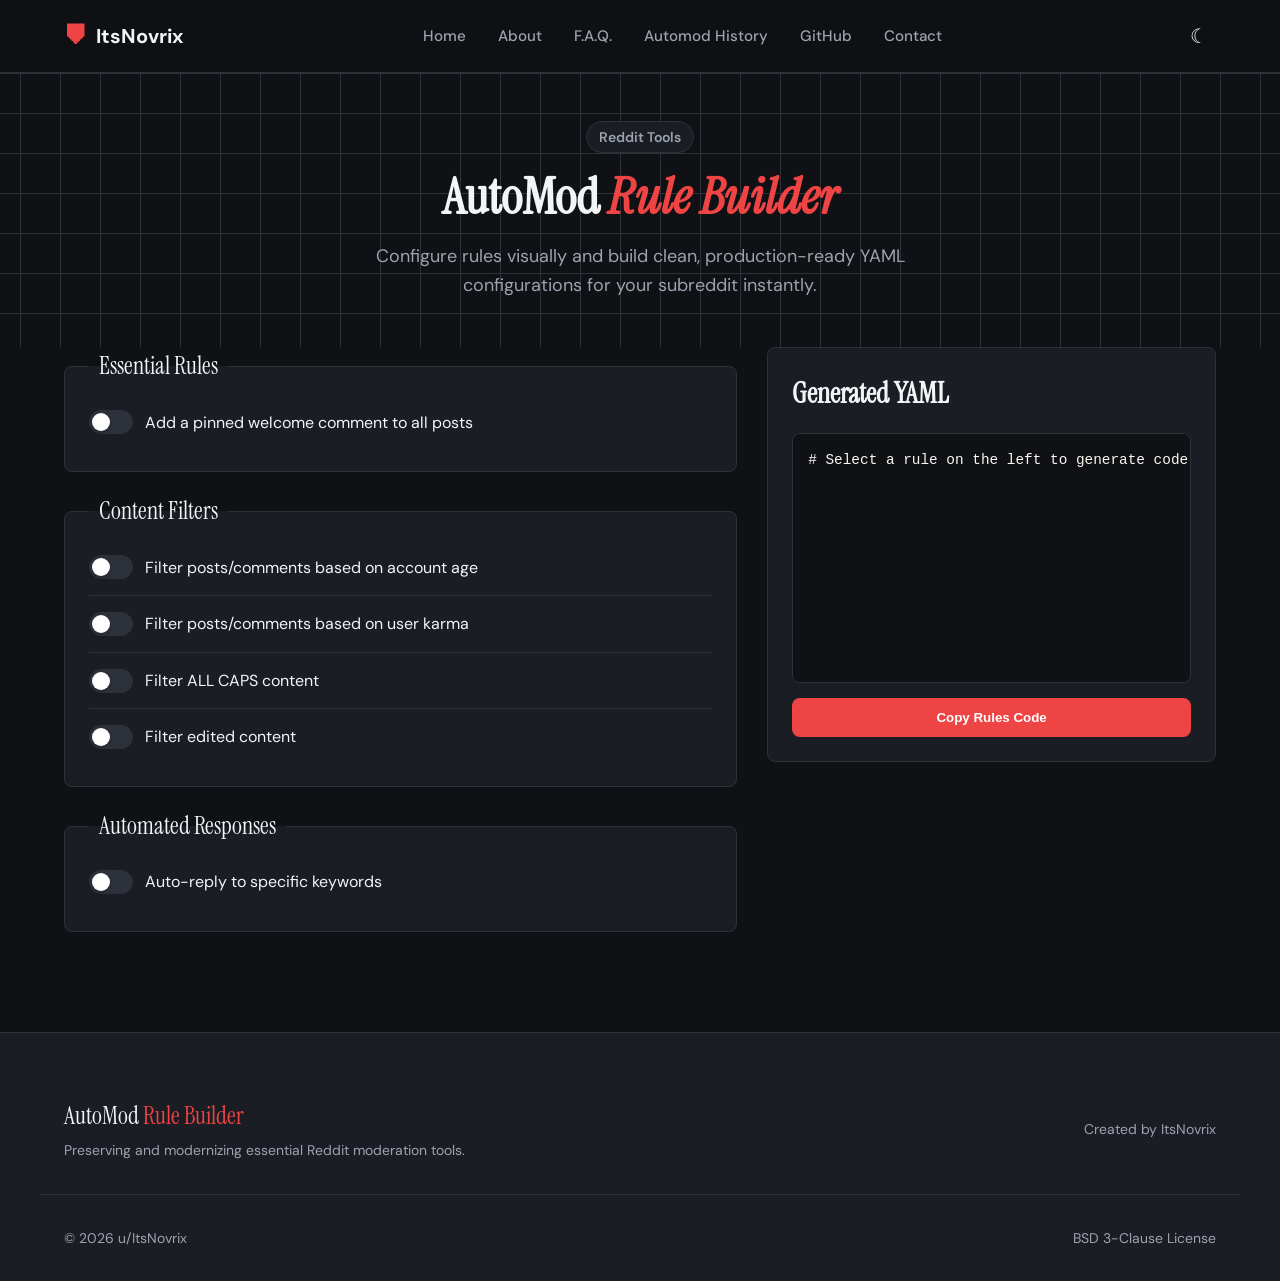
==== index.html @ 8cbe0a9e "Change labels from 'Remove' to 'Filter' for options" ====
<!DOCTYPE html>
<html lang="en" data-theme="dark">
<head>
    <meta charset="UTF-8">
    <meta name="viewport" content="width=device-width, initial-scale=1.0">
    <title>Reddit AutoMod Rule Builder | ItsNovrix</title>
    <link rel="preconnect" href="https://fonts.googleapis.com">
    <link rel="preconnect" href="https://fonts.gstatic.com" crossorigin>
    <link href="https://fonts.googleapis.com/css2?family=DM+Sans:ital,opsz,wght@0,9..40,100..1000;1,9..40,100..1000&family=Instrument+Serif:ital@0;1&display=swap" rel="stylesheet">
    <link rel="stylesheet" href="styles.css">
</head>
<body class="theme-dark">

    <!-- Navigation -->
    <nav class="nav">
        <div class="nav-inner">
            <a href="index.html" class="nav-logo">
                <div class="nav-logo-mark">⛊</div>
                ItsNovrix
            </a>
            <div class="nav-center">
                <a href="index.html" class="nav-item">Home</a>
                <a href="https://itsnovrix.github.io/Automod-Generator/about.html" class="nav-item">About</a>
                <a href="https://itsnovrix.github.io/Automod-Generator/faq.html" class="nav-item">F.A.Q.</a>
                <a href="https://itsnovrix.github.io/Automod-Generator/history.html" class="nav-item">Automod History</a>
                <a href="#" class="nav-item">GitHub</a>
                <a href="#" class="nav-item">Contact</a>
            </div>
            <div class="nav-right">
                <button class="theme-toggle">☾</button>
                <!-- Hamburger Button -->
                <button class="hamburger-btn" aria-label="Toggle Menu">
                    <span></span>
                    <span></span>
                    <span></span>
                </button>
            </div>
        </div>

        <!-- Mobile Drawer -->
        <div class="mobile-nav-drawer">
            <a href="index.html" class="nav-item">Home</a>
            <a href="https://itsnovrix.github.io/Automod-Generator/about.html" class="nav-item">About</a>
            <a href="https://itsnovrix.github.io/Automod-Generator/faq.html" class="nav-item">F.A.Q.</a>
            <a href="https://itsnovrix.github.io/Automod-Generator/history.html" class="nav-item">Automod History</a>
            <a href="#" class="nav-item">GitHub</a>
            <a href="#" class="nav-item">Contact</a>
            
            <!-- Relocated Button -->
            <a href="#" class="nav-btn primary mobile-join-btn">Donate</a>
        </div>
    </nav>

    <!-- Header Section -->
    <header class="section grid-bg" style="padding: 3rem 0;">
        <div class="container" style="text-align: center;">
            <span class="badge-pill">Reddit Tools</span>
            <h1 class="heading">AutoMod <em>Rule Builder</em></h1>
            <p class="subhead" style="margin-left: auto; margin-right: auto;">
                Configure rules visually and build clean, production-ready YAML configurations for your subreddit instantly.
            </p>
        </div>
    </header>

    <!-- Main Generator Content -->
    <main class="container">
        <div class="generator-grid">
            
            <!-- Left Column: Controls Form -->
            <section class="controls">
                <form id="automod-form">
                    
                    <!-- Essential Rules -->
                    <fieldset>
                        <legend>Essential Rules</legend>
                        <div class="input-group">
                            <input type="checkbox" id="pinned-comment-toggle">
                            <label for="pinned-comment-toggle">Add a pinned welcome comment to all posts</label>
                        </div>
                        <div class="sub-input" id="pinned-comment-settings">
                            <label for="pinned-comment-text">Comment Text:</label>
                            <textarea id="pinned-comment-text" rows="4">Thank you for posting on r/{{subreddit}}!</textarea>
                            
                            <div class="input-group" style="margin-top: 10px;">
                                <input type="checkbox" id="pinned-comment-lock">
                                <label for="pinned-comment-lock">Lock this comment so users cannot reply to it</label>
                            </div>
                        </div>
                    </fieldset>

                    <!-- Content Filters -->
                    <fieldset>
                        <legend>Content Filters</legend>

                        <div class="input-group">
                            <input type="checkbox" id="age-filter-toggle">
                            <label for="age-filter-toggle">Filter posts/comments based on account age</label>
                        </div>
                        <div class="sub-input" id="age-filter-settings">
                            <label for="age-target">Target:</label>
                            <select id="age-target">
                                <option value="any">Posts and Comments</option>
                                <option value="submission">Posts Only</option>
                                <option value="comment">Comments Only</option>
                            </select>

                            <label for="age-days" style="display:block; margin-top:10px;">Minimum Account Age (in days):</label>
                            <input type="number" id="age-days" value="7" min="1">
                            
                            <label for="age-action" style="display:block; margin-top:10px;">Action to take:</label>
                            <select id="age-action">
                                <option value="filter">Filter (Send to Modqueue)</option>
                                <option value="remove">Remove (Delete immediately)</option>
                            </select>
                        </div>

                        <hr style="border: 0; border-top: 1px solid var(--line); margin: 15px 0;">

                        <div class="input-group">
                            <input type="checkbox" id="karma-filter-toggle">
                            <label for="karma-filter-toggle">Filter posts/comments based on user karma</label>
                        </div>
                        <div class="sub-input" id="karma-filter-settings">
                            <label for="karma-target">Target:</label>
                            <select id="karma-target">
                                <option value="any">Posts and Comments</option>
                                <option value="submission">Posts Only</option>
                                <option value="comment">Comments Only</option>
                            </select>

                            <label for="karma-amount" style="display:block; margin-top:10px;">Minimum Karma Required:</label>
                            <input type="number" id="karma-amount" value="50">

                            <label for="karma-type" style="display:block; margin-top:10px;">Karma Type to Check:</label>
                            <select id="karma-type">
                                <option value="combined_karma">Sitewide - Combined</option>
                                <option value="post_karma">Sitewide - Post Karma Only</option>
                                <option value="comment_karma">Sitewide - Comment Karma Only</option>
                                <option value="combined_subreddit_karma">This Subreddit - Combined</option>
                                <option value="post_subreddit_karma">This Subreddit - Post Karma Only</option>
                                <option value="comment_subreddit_karma">This Subreddit - Comment Karma Only</option>
                            </select>
                            
                            <label for="karma-action" style="display:block; margin-top:10px;">Action to take:</label>
                            <select id="karma-action">
                                <option value="filter">Filter (Send to Modqueue)</option>
                                <option value="remove">Remove (Delete immediately)</option>
                            </select>
                        </div>

                     <hr style="border: 0; border-top: 1px solid var(--line); margin: 15px 0;">
                        
                        <div class="input-group">
                            <input type="checkbox" id="all-caps-toggle">
                            <label for="all-caps-toggle">Filter ALL CAPS content</label>
                        </div>
                        
                        <div class="sub-input" id="all-caps-settings">
                            
                            <div class="input-group" style="margin-bottom: 8px;">
                                <input type="checkbox" id="caps-title" checked>
                                <label for="caps-title">Filter posts with ALL CAPS titles</label>
                            </div>
                            
                            <div class="input-group" style="margin-bottom: 8px;">
                                <input type="checkbox" id="caps-body">
                                <label for="caps-body">Filter posts with ALL CAPS body text</label>
                            </div>
                            
                            <div class="input-group">
                                <input type="checkbox" id="caps-comment">
                                <label for="caps-comment">Filter ALL CAPS comments</label>
                            </div>
                        </div>

                        <hr style="border: 0; border-top: 1px solid var(--line); margin: 15px 0;">

                        <div class="input-group">
                            <input type="checkbox" id="edited-filter-toggle">
                            <label for="edited-filter-toggle">Filter edited content</label>
                        </div>
                        
                        <div class="sub-input" id="edited-filter-settings">
                            
                            <div class="input-group" style="margin-bottom: 8px;">
                                <input type="checkbox" id="edited-post" checked>
                                <label for="edited-post">Filter edited posts</label>
                            </div>
                            
                            <div class="input-group">
                                <input type="checkbox" id="edited-comment">
                                <label for="edited-comment">Filter edited comments</label>
                            </div>
                        </div>
                    </fieldset>

                    <fieldset>
                        <legend>Automated Responses</legend>
                        <div class="input-group">
                            <input type="checkbox" id="auto-reply-toggle">
                            <label for="auto-reply-toggle">Auto-reply to specific keywords</label>
                        </div>
                        
                        <div class="sub-input" id="auto-reply-settings">
                            <label for="auto-reply-target">Where to look for keywords:</label>
                            <select id="auto-reply-target">
                                <option value="any">Posts and Comments</option>
                                <option value="submission">Posts Only</option>
                                <option value="comment">Comments Only</option>
                            </select>

                            <label for="auto-reply-keyword-input" style="display:block; margin-top:10px;">Trigger Keywords (Type and press Enter):</label>
                            <div class="tag-input-container" id="auto-reply-tag-container">
                                <input type="text" id="auto-reply-keyword-input" placeholder="e.g., discord, rules">
                            </div>
                            
                            <label for="auto-reply-message" style="display:block; margin-top:10px;">Bot Reply Message:</label>
                            <textarea id="auto-reply-message" rows="4" placeholder="Here is the link to our Discord server..."></textarea>
                            
                            <div class="input-group" style="margin-top: 10px;">
                                <input type="checkbox" id="auto-reply-lock">
                                <label for="auto-reply-lock">Lock the bot's comment so users cannot reply to it</label>
                            </div>
                        </div>
                    </fieldset>

                </form>
            </section>

            <!-- Right Column: Live Output Panel -->
            <section class="output-panel">
                <div class="sticky-container">
                    <h2>Generated YAML</h2>
                    <pre><code id="yaml-output"># Select a rule on the left to generate code...</code></pre>
                    <button id="copy-btn">Copy Rules Code</button>
                </div>
            </section>

        </div>
    </main>

    <!-- Footer -->
    <footer class="footer">
        <div class="footer-inner">
            <div class="footer-col">
                <div class="footer-brand">AutoMod <em>Rule Builder</em></div>
                <p class="footer-tagline">Preserving and modernizing essential Reddit moderation tools.</p>
            </div>
            <div class="footer-col" style="text-align: right;">
                <p style="color: var(--tx2); font-size: 0.875rem;">Created by ItsNovrix</p>
            </div>
        </div>
        <div class="footer-bottom">
            <div class="footer-copy">© 2026 u/ItsNovrix</div>
            <div class="footer-badges">
                <span class="footer-badge">BSD 3-Clause License</span>
            </div>
        </div>
    </footer>

    <!-- Theme Toggle Script -->
    <script>
        const toggle = document.querySelector('.theme-toggle');
        toggle.addEventListener('click', () => {
            const current = document.body.classList.contains('theme-dark') ? 'dark' : 'light';
            if(current === 'dark') {
                document.body.classList.replace('theme-dark', 'theme-light');
                document.documentElement.setAttribute('data-theme', 'light');
                toggle.textContent = '☀';
            } else {
                document.body.classList.replace('theme-light', 'theme-dark');
                document.documentElement.setAttribute('data-theme', 'dark');
                toggle.textContent = '☾';
            }
        });

        // Mobile Menu Toggle
const hamburgerBtn = document.querySelector('.hamburger-btn');
const mobileDrawer = document.querySelector('.mobile-nav-drawer');

if (hamburgerBtn && mobileDrawer) {
    hamburgerBtn.addEventListener('click', () => {
        mobileDrawer.classList.toggle('open');
        hamburgerBtn.classList.toggle('open');
    });
}
    </script>
    <script src="app.js"></script>
</body>
</html>
---- styles.css ----
/* Base Variables & Theming */
:root {
    --bg: #0f1115;
    --surface: #1a1d24;
    --surface-hover: #242832;
    --tx1: #f3f4f6;
    --tx2: #9ca3af;
    --orange: #ef4444; 
    --orange-hover: #dc2626;
    --line: #2d313a;
    --radius: 8px;
    --font-sans: 'DM Sans', sans-serif;
    --font-serif: 'Instrument Serif', serif;
}

[data-theme="light"] {
    --bg: #f9fafb;
    --surface: #ffffff;
    --surface-hover: #f3f4f6;
    --tx1: #111827;
    --tx2: #4b5563;
    --orange: #ef4444;
    --line: #e5e7eb;
}

* { box-sizing: border-box; margin: 0; padding: 0; }

body {
    font-family: var(--font-sans);
    background-color: var(--bg);
    color: var(--tx1);
    line-height: 1.6;
    transition: background-color 0.3s, color 0.3s;
    overflow-x: hidden;
}

a { color: inherit; text-decoration: none; }

.container {
    max-width: 1200px;
    margin: 0 auto;
    padding: 0 1.5rem;
}

/* Navigation */
.nav {
    position: sticky;
    top: 0;
    background: rgba(15, 17, 21, 0.8);
    backdrop-filter: blur(10px);
    border-bottom: 1px solid var(--line);
    z-index: 100;
    padding: 1rem 0;
}

[data-theme="light"] .nav {
    background: rgba(249, 250, 251, 0.8);
}

.nav-inner {
    display: flex;
    justify-content: space-between;
    align-items: center;
    max-width: 1200px;
    margin: 0 auto;
    padding: 0 1.5rem;
}

.nav-logo {
    display: flex;
    align-items: center;
    gap: 0.5rem;
    font-weight: 700;
    font-size: 1.25rem;
}

.nav-logo-mark {
    color: var(--orange);
    font-size: 1.5rem;
}

.theme-toggle {
    background: none;
    border: none;
    color: var(--tx1);
    font-size: 1.25rem;
    cursor: pointer;
    padding: 0.5rem;
    border-radius: 50%;
}

.theme-toggle:hover {
    background: var(--surface);
}

.nav-btn.primary {
    background-color: var(--orange);
    color: white;
    padding: 0.5rem 1rem;
    border-radius: var(--radius);
    font-weight: 600;
    transition: background 0.2s;
}

.nav-btn.primary:hover {
    background-color: var(--orange-hover);
}

/* Navigation Center Links */
.nav-center {
    display: none;
    gap: 2rem;
    align-items: center;
}

@media(min-width: 768px) { 
    .nav-center { 
        display: flex; 
    } 
}

.nav-item {
    color: var(--tx2);
    font-weight: 500;
    font-size: 0.95rem;
    transition: color 0.2s;
    text-decoration: none;
}

.nav-item:hover {
    color: var(--tx1);
}

/* Mobile Nav */

.hamburger-btn {
    display: flex;
    flex-direction: column;
    justify-content: space-between;
    width: 24px;
    height: 18px;
    background: none;
    border: none;
    cursor: pointer;
    padding: 0;
    margin-left: 12px;
    z-index: 101;
}

.hamburger-btn span {
    display: block;
    width: 100%;
    height: 2px;
    background-color: var(--tx1);
    transition: all 0.3s ease;
    border-radius: 2px;
}

/* Animate Hamburger */
.hamburger-btn.open span:nth-child(1) {
    transform: translateY(8px) rotate(45deg);
}

.hamburger-btn.open span:nth-child(2) {
    opacity: 0;
    transform: translateX(-10px);
}

.hamburger-btn.open span:nth-child(3) {
    transform: translateY(-8px) rotate(-45deg);
}

@media (min-width: 768px) {
    .hamburger-btn {
        display: none;
    }
}

.nav-right {
    display: flex;
    align-items: center;
    gap: 1rem;
}

/* Mobile Drawer */
.mobile-nav-drawer {
    display: none;
    position: absolute;
    top: 100%;
    left: 0;
    width: 100%;
    background: var(--surface);
    border-bottom: 1px solid var(--line);
    padding: 1.5rem;
    flex-direction: column;
    gap: 1rem;
    box-shadow: 0 10px 25px rgba(0, 0, 0, 0.3);
}

.mobile-nav-drawer.open {
    display: flex;
}

/* Drawer links */
.mobile-nav-drawer .nav-item {
    font-size: 1.1rem;
    padding: 0.5rem 0;
    border-bottom: 1px solid var(--line);
}

.mobile-nav-drawer .nav-item:last-of-type {
    border-bottom: none;
}

.mobile-nav-drawer .mobile-join-btn {
    text-align: center;
    margin-top: 0.5rem;
    padding: 0.75rem;
}

/* Header Section */
.section { padding: 4rem 0; }

.grid-bg {
    background-image: linear-gradient(var(--line) 1px, transparent 1px),
                      linear-gradient(90deg, var(--line) 1px, transparent 1px);
    background-size: 40px 40px;
    background-position: center top;
}

.badge-pill {
    display: inline-block;
    padding: 0.25rem 0.75rem;
    background: var(--surface);
    border: 1px solid var(--line);
    border-radius: 99px;
    font-size: 0.875rem;
    font-weight: 600;
    color: var(--tx2);
    margin-bottom: 1rem;
}

.heading {
    font-family: var(--font-serif);
    font-size: clamp(2.5rem, 4vw, 3.5rem);
    line-height: 1.1;
    margin-bottom: 1rem;
}

.heading em {
    color: var(--orange);
    font-style: italic;
}

.subhead {
    font-size: 1.125rem;
    color: var(--tx2);
    max-width: 600px;
}

/* Generator Layout Grid */
.generator-grid {
    display: grid;
    grid-template-columns: 1.2fr 0.8fr;
    gap: 30px;
    align-items: start;
    margin-bottom: 5rem;
}

fieldset {
    background: var(--surface);
    border: 1px solid var(--line);
    border-radius: var(--radius);
    padding: 24px;
    margin-bottom: 20px;
}

legend {
    font-family: var(--font-serif);
    font-size: 1.5rem;
    color: var(--tx1);
    padding: 0 10px;
}

.input-group {
    margin-bottom: 12px;
    display: flex;
    align-items: center;
    gap: 10px;
}

.sub-input {
    margin-left: 25px;
    margin-top: 10px;
    display: none;
}

.sub-input.visible {
    display: block;
}

textarea, input[type="text"], input[type="number"], select {
    width: 100%;
    padding: 10px;
    margin-top: 6px;
    background: var(--bg);
    border: 1px solid var(--line);
    border-radius: var(--radius);
    color: var(--tx1);
    font-family: inherit;
    box-sizing: border-box;
}

textarea:focus, input:focus, select:focus {
    outline: 2px solid var(--orange);
    border-color: transparent;
}

.sticky-container {
    position: sticky;
    top: 90px;
    background: var(--surface);
    border: 1px solid var(--line);
    border-radius: var(--radius);
    padding: 24px;
}

.sticky-container h2 {
    font-family: var(--font-serif);
    font-size: 1.75rem;
    margin-bottom: 1rem;
}

pre {
    background: var(--bg);
    color: #f8f8f2;
    padding: 15px;
    border-radius: var(--radius);
    border: 1px solid var(--line);
    overflow-x: auto;
    min-height: 250px;
    font-family: monospace;
    font-size: 0.9rem;
}

#copy-btn {
    width: 100%;
    margin-top: 15px;
    padding: 12px;
    background-color: var(--orange);
    color: white;
    border: none;
    border-radius: var(--radius);
    font-weight: bold;
    cursor: pointer;
    transition: background 0.2s;
}

#copy-btn:hover {
    background-color: var(--orange-hover);
}

/* Tag Input Component */
.tag-input-container {
    display: flex;
    flex-wrap: wrap;
    align-items: center;
    gap: 6px;
    border: 1px solid var(--line);
    border-radius: var(--radius);
    padding: 6px;
    margin-top: 6px;
    background: var(--bg);
    min-height: 42px;
    box-sizing: border-box;
}

.tag-input-container input {
    border: none;
    outline: none;
    padding: 4px;
    margin-top: 0;
    flex-grow: 1;
    min-width: 120px;
    background: transparent;
    color: var(--tx1);
}

.tag-bubble {
    background-color: var(--orange);
    color: white;
    padding: 4px 10px;
    border-radius: 16px;
    font-size: 13px;
    display: flex;
    align-items: center;
    gap: 6px;
}

.tag-close {
    cursor: pointer;
    font-weight: bold;
    font-size: 14px;
    opacity: 0.8;
}

.tag-close:hover {
    opacity: 1;
}

/* Footer */
.footer {
    border-top: 1px solid var(--line);
    padding: 4rem 0 2rem;
    background: var(--surface);
}

.footer-inner {
    max-width: 1200px;
    margin: 0 auto;
    padding: 0 1.5rem;
    display: flex;
    justify-content: space-between;
    align-items: center;
}

.footer-brand {
    font-family: var(--font-serif);
    font-size: 1.5rem;
}

.footer-brand em { color: var(--orange); font-style: normal; }
.footer-tagline { color: var(--tx2); font-size: 0.875rem; margin-top: 0.25rem; }

.footer-bottom {
    max-width: 1200px;
    margin: 2rem auto 0;
    padding: 2rem 1.5rem 0;
    border-top: 1px solid var(--line);
    display: flex;
    justify-content: space-between;
    align-items: center;
    font-size: 0.875rem;
    color: var(--tx2);
}

.content-grid-2 {
    display: grid;
    grid-template-columns: 1fr 1fr;
    gap: 2rem;
}

@media(max-width: 768px) {
    
    .generator-grid {
        grid-template-columns: 1fr;
    }

    .content-grid-2 {
        grid-template-columns: 1fr;
    }

    .footer-inner, .footer-bottom {
        flex-direction: column;
        text-align: center;
        gap: 1.5rem;
    }
    
    .footer-col {
        text-align: center !important;
    }
}

/* Sliding Toggle Switches */
.input-group {
    display: flex;
    align-items: center;
    gap: 12px;
    cursor: pointer;
    user-select: none;
}

.input-group input[type="checkbox"] {
    appearance: none;
    -webkit-appearance: none;
    width: 44px;
    height: 24px;
    background: var(--line);
    border-radius: 12px;
    position: relative;
    cursor: pointer;
    transition: background-color 0.2s ease;
    outline: none;
    margin: 0;
    flex-shrink: 0;
    border: 1px solid var(--line);
}

.input-group input[type="checkbox"]::before {
    content: '';
    position: absolute;
    width: 18px;
    height: 18px;
    border-radius: 50%;
    top: 2px;
    left: 2px;
    background: white;
    transition: transform 0.2s ease;
    box-shadow: 0 2px 4px rgba(0, 0, 0, 0.2);
}

.input-group input[type="checkbox"]:hover {
    border-color: var(--orange);
}

.input-group input[type="checkbox"]:checked {
    background-color: var(--orange);
    border-color: var(--orange);
}

.input-group input[type="checkbox"]:checked::before {
    transform: translateX(20px);
}

.generator-grid > * {
    min-width: 0;
}
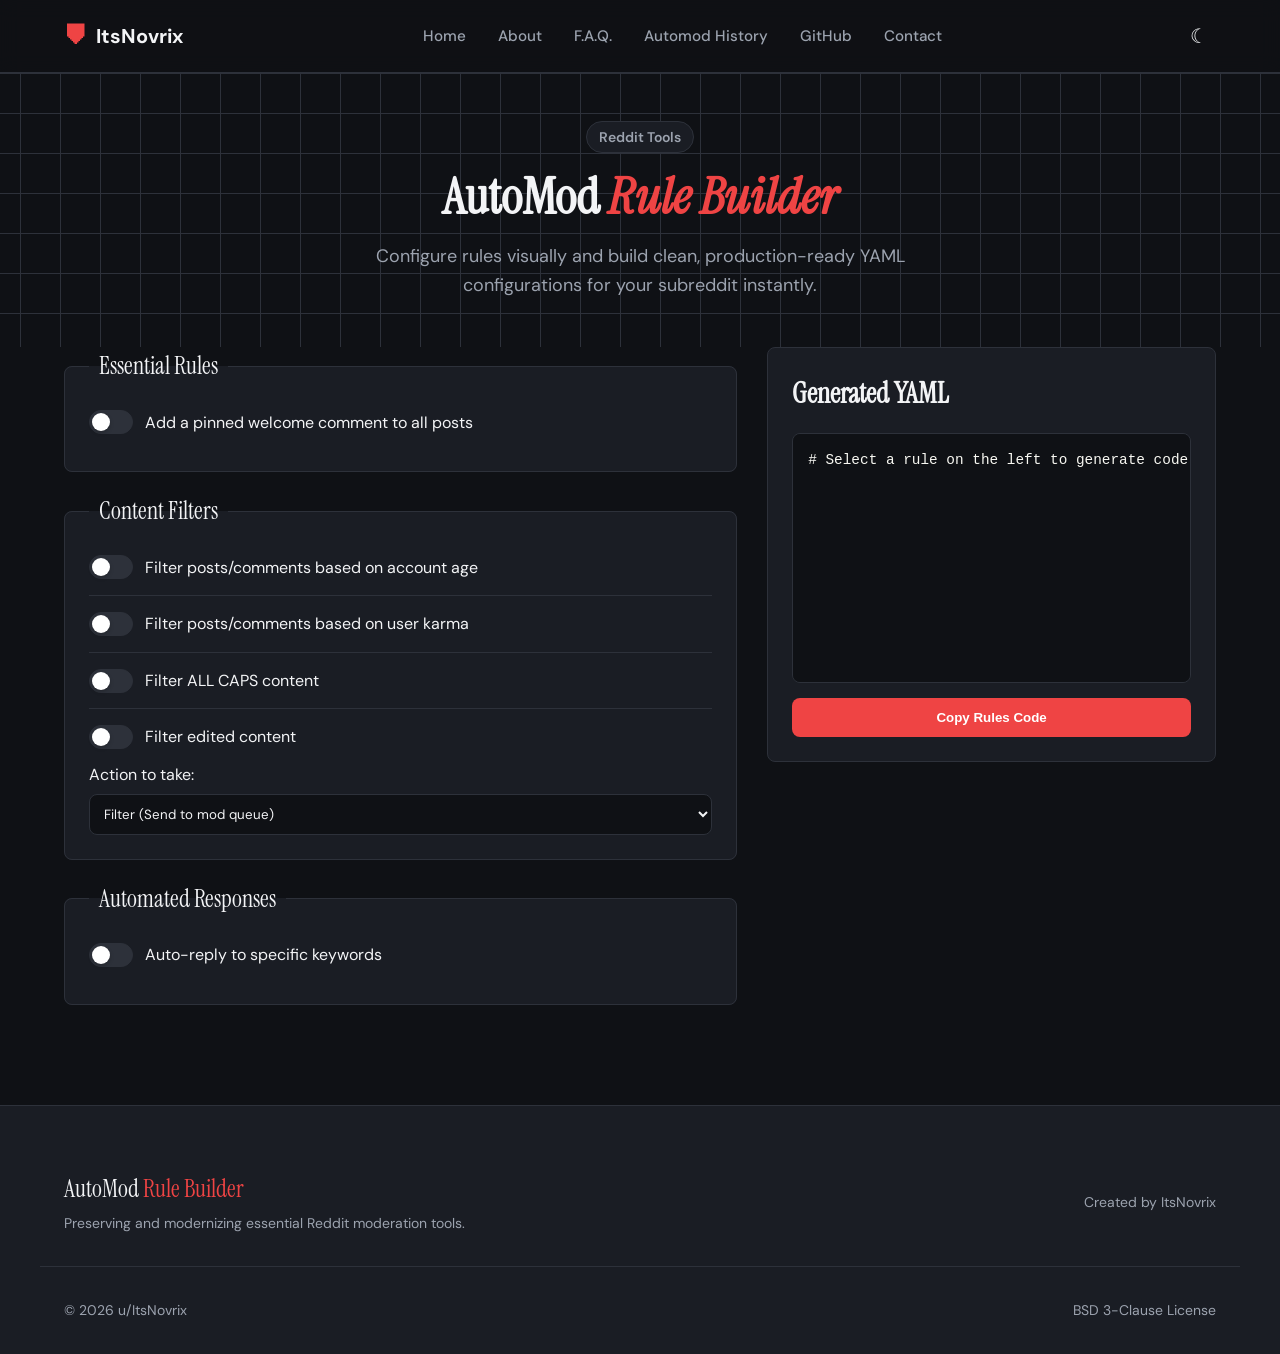
==== commit 711a82e5: "Update filter option text for consistency" ====
--- a/index.html
+++ b/index.html
@@ -109,7 +109,7 @@
                             
                             <label for="age-action" style="display:block; margin-top:10px;">Action to take:</label>
                             <select id="age-action">
-                                <option value="filter">Filter (Send to Modqueue)</option>
+                                <option value="filter">Filter (Send to mod queue)</option>
                                 <option value="remove">Remove (Delete immediately)</option>
                             </select>
                         </div>
@@ -143,7 +143,7 @@
                             
                             <label for="karma-action" style="display:block; margin-top:10px;">Action to take:</label>
                             <select id="karma-action">
-                                <option value="filter">Filter (Send to Modqueue)</option>
+                                <option value="filter">Filter (Send to mod queue)</option>
                                 <option value="remove">Remove (Delete immediately)</option>
                             </select>
                         </div>
@@ -171,6 +171,11 @@
                                 <input type="checkbox" id="caps-comment">
                                 <label for="caps-comment">Filter ALL CAPS comments</label>
                             </div>
+                            <label for="all-caps-action" style="display:block; margin-top:10px;">Action to take:</label>
+                            <select id="all-caps-action">
+                                <option value="filter">Filter (Send to mod queue)</option>
+                                <option value="remove">Remove (Delete immediately)</option>
+                            </select>
                         </div>
 
                         <hr style="border: 0; border-top: 1px solid var(--line); margin: 15px 0;">
@@ -192,6 +197,11 @@
                                 <label for="edited-comment">Filter edited comments</label>
                             </div>
                         </div>
+                        <label for="edited-action" style="display:block; margin-top:10px;">Action to take:</label>
+                            <select id="edited-action">
+                                <option value="filter">Filter (Send to mod queue)</option>
+                                <option value="remove">Remove (Delete immediately)</option>
+                            </select>
                     </fieldset>
 
                     <fieldset>
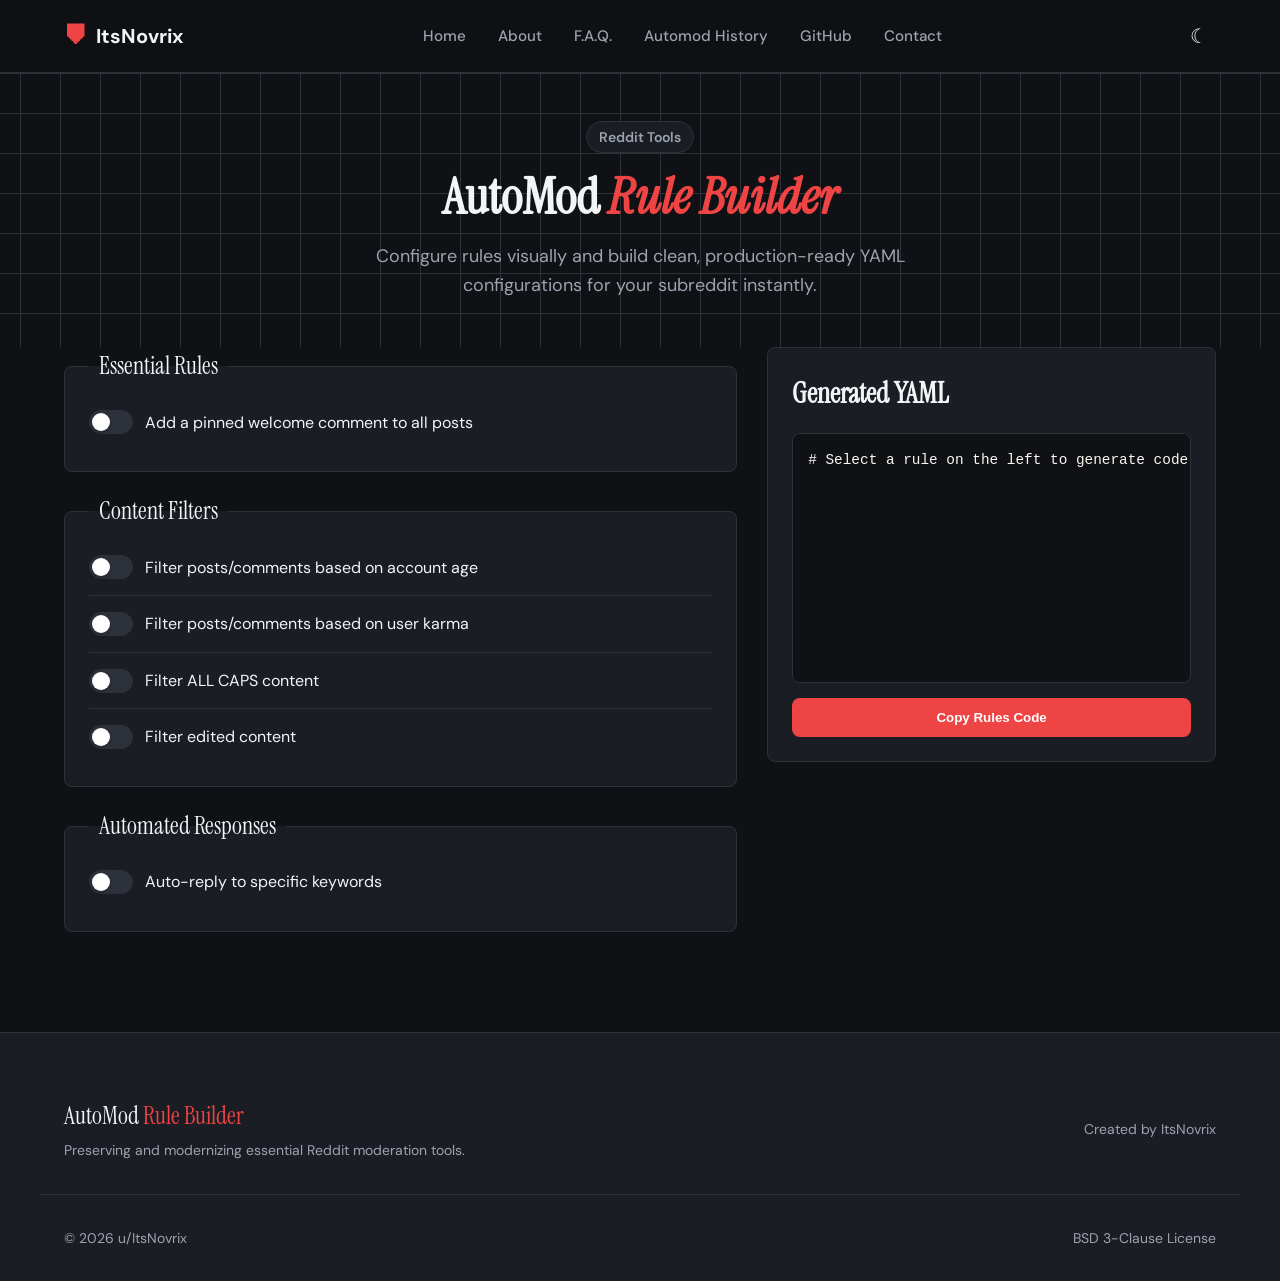
==== commit 144ed4b8: "Fix HTML structure for edited comments section" ====
--- a/index.html
+++ b/index.html
@@ -196,12 +196,12 @@
                                 <input type="checkbox" id="edited-comment">
                                 <label for="edited-comment">Filter edited comments</label>
                             </div>
-                        </div>
-                        <label for="edited-action" style="display:block; margin-top:10px;">Action to take:</label>
+                            <label for="edited-action" style="display:block; margin-top:10px;">Action to take:</label>
                             <select id="edited-action">
                                 <option value="filter">Filter (Send to mod queue)</option>
                                 <option value="remove">Remove (Delete immediately)</option>
                             </select>
+                        </div>
                     </fieldset>
 
                     <fieldset>
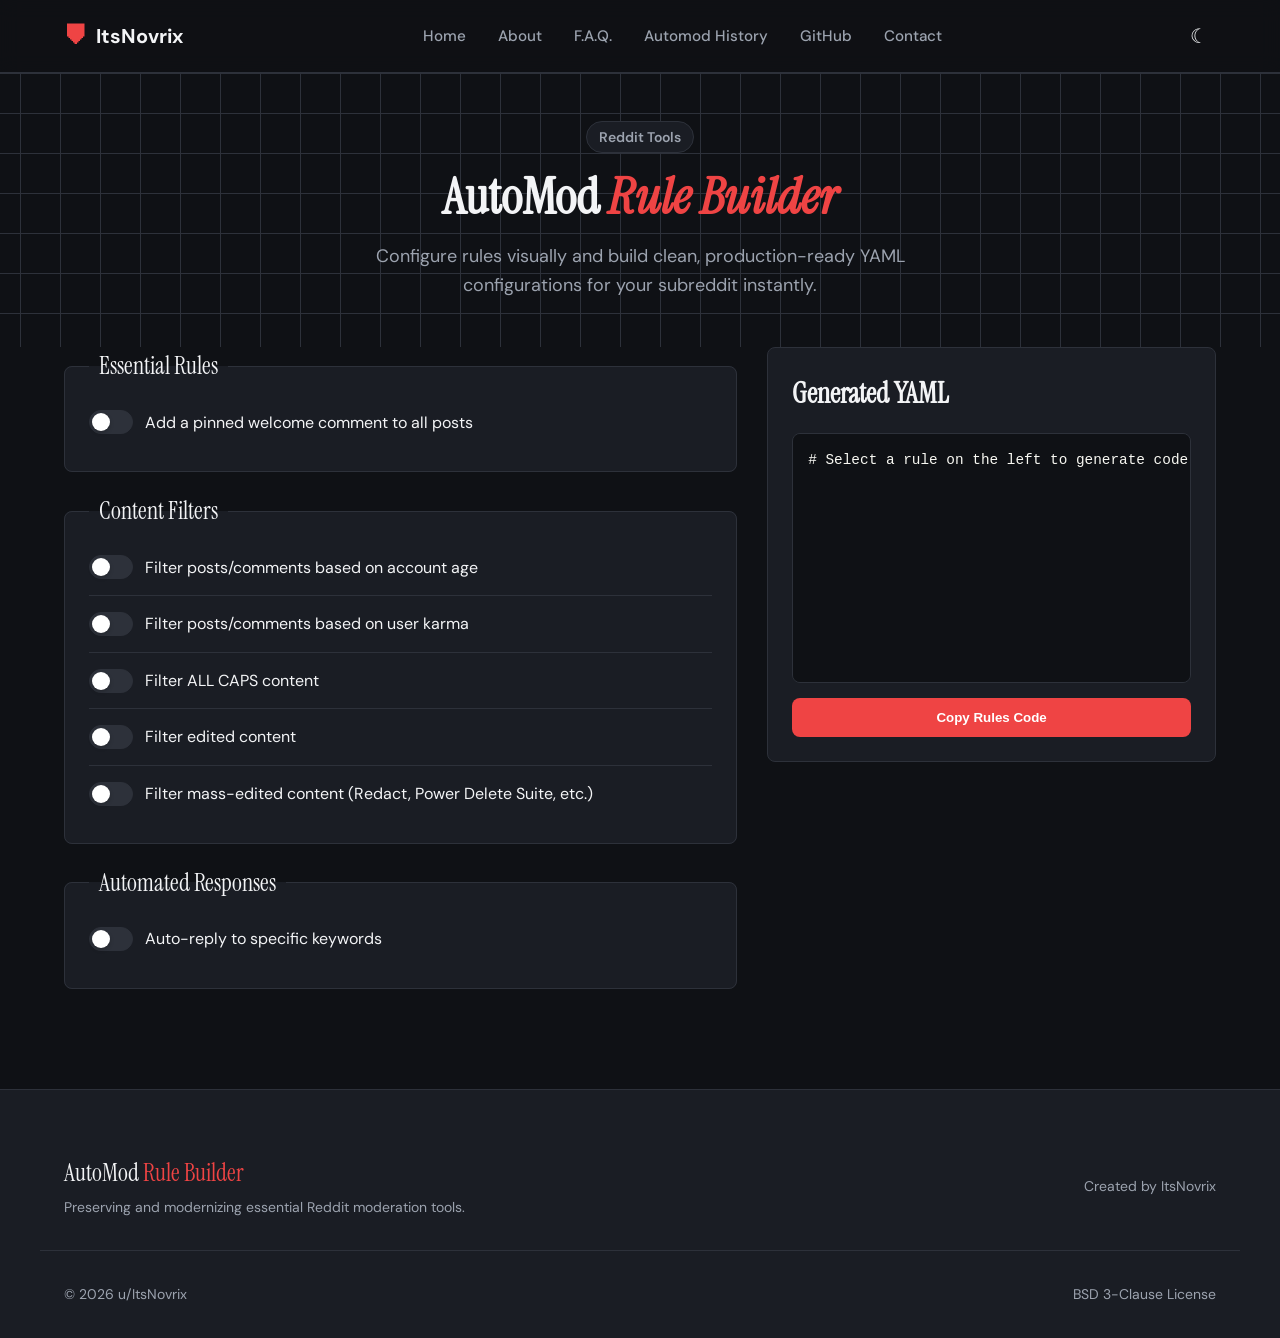
==== commit 787a3ac8: "Add mass edit settings and action options" ====
--- a/index.html
+++ b/index.html
@@ -199,6 +199,32 @@
                             <label for="edited-action" style="display:block; margin-top:10px;">Action to take:</label>
                             <select id="edited-action">
                                 <option value="filter">Filter (Send to mod queue)</option>
+                                <option value="remove">Remove (Delete immediately)</option>
+                            </select>
+                        </div>
+
+                        <hr style="border: 0; border-top: 1px solid var(--line); margin: 15px 0;">
+
+                        <div class="input-group">
+                            <input type="checkbox" id="mass-edit-toggle">
+                            <label for="mass-edit-toggle">Filter mass-edited content (Redact, Power Delete Suite, etc.)</label>
+                        </div>
+                        
+                        <div class="sub-input" id="mass-edit-settings">
+                            
+                            <div class="input-group" style="margin-bottom: 8px;">
+                                <input type="checkbox" id="mass-edit-post" checked>
+                                <label for="mass-edit-post">Check edited posts</label>
+                            </div>
+                            
+                            <div class="input-group">
+                                <input type="checkbox" id="mass-edit-comment" checked>
+                                <label for="mass-edit-comment">Check edited comments</label>
+                            </div>
+
+                            <label for="mass-edit-action" style="display:block; margin-top:10px;">Action to take:</label>
+                            <select id="mass-edit-action">
+                                <option value="filter">Filter (Send to Modqueue)</option>
                                 <option value="remove">Remove (Delete immediately)</option>
                             </select>
                         </div>
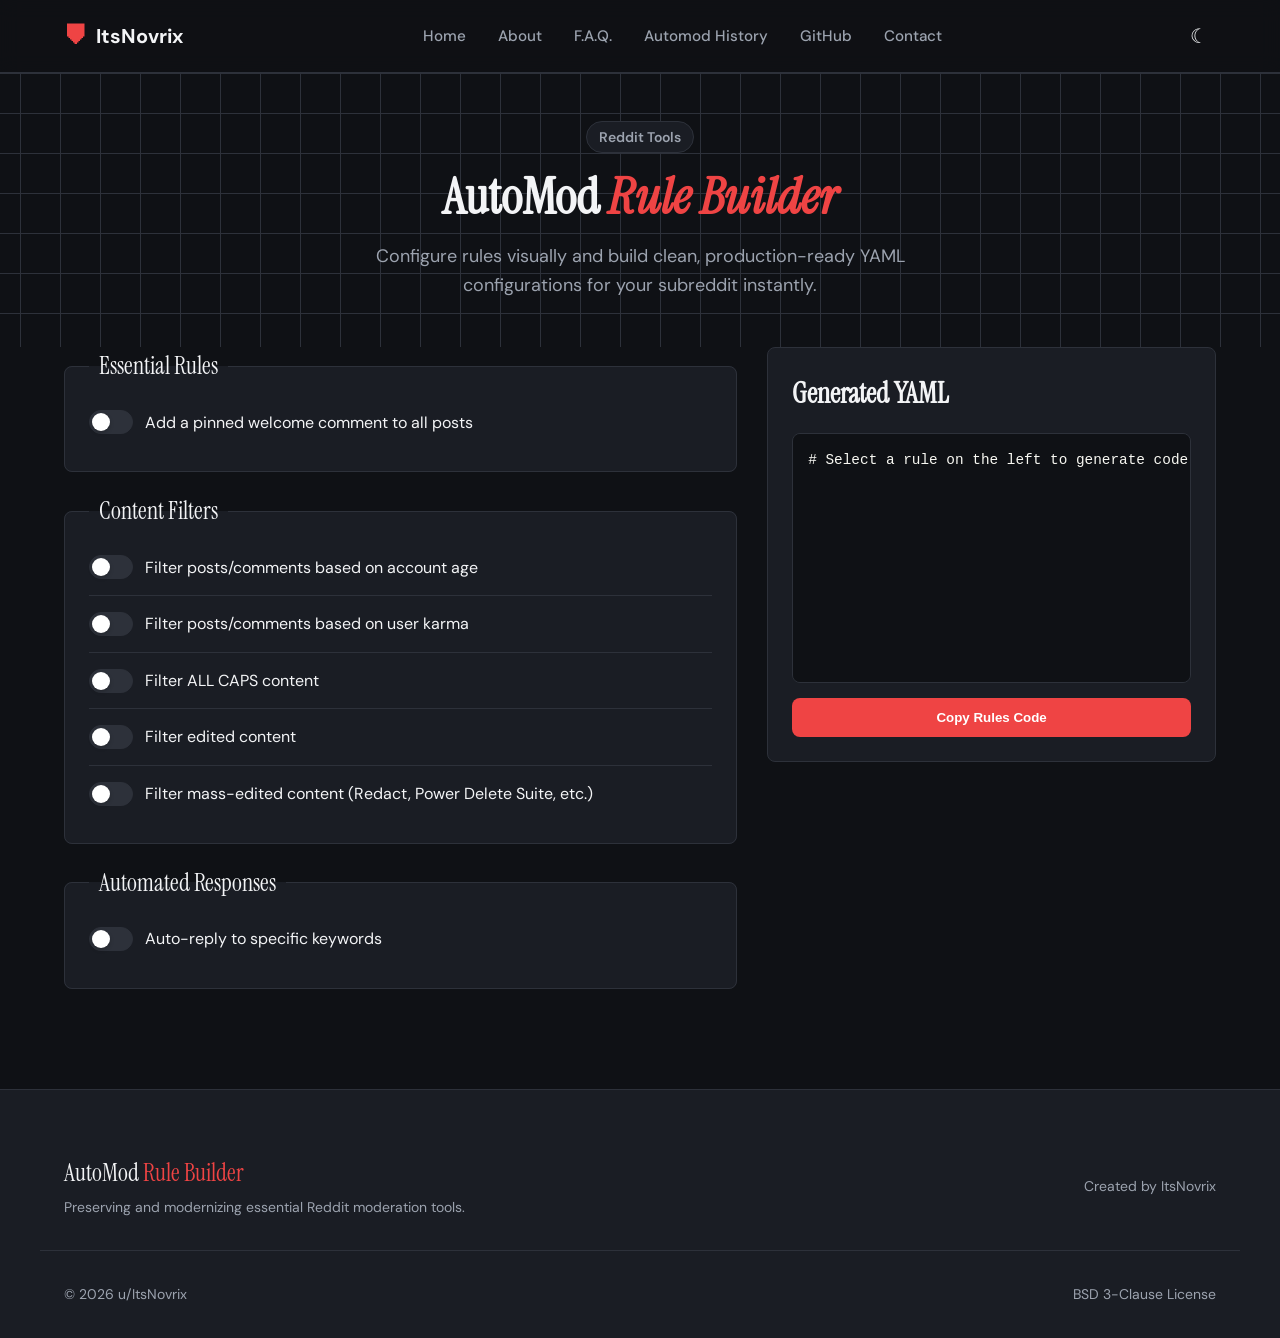
==== commit c864b071: "Correct typo in mass edit action option text" ====
--- a/index.html
+++ b/index.html
@@ -224,7 +224,7 @@
 
                             <label for="mass-edit-action" style="display:block; margin-top:10px;">Action to take:</label>
                             <select id="mass-edit-action">
-                                <option value="filter">Filter (Send to Modqueue)</option>
+                                <option value="filter">Filter (Send to mod queue)</option>
                                 <option value="remove">Remove (Delete immediately)</option>
                             </select>
                         </div>
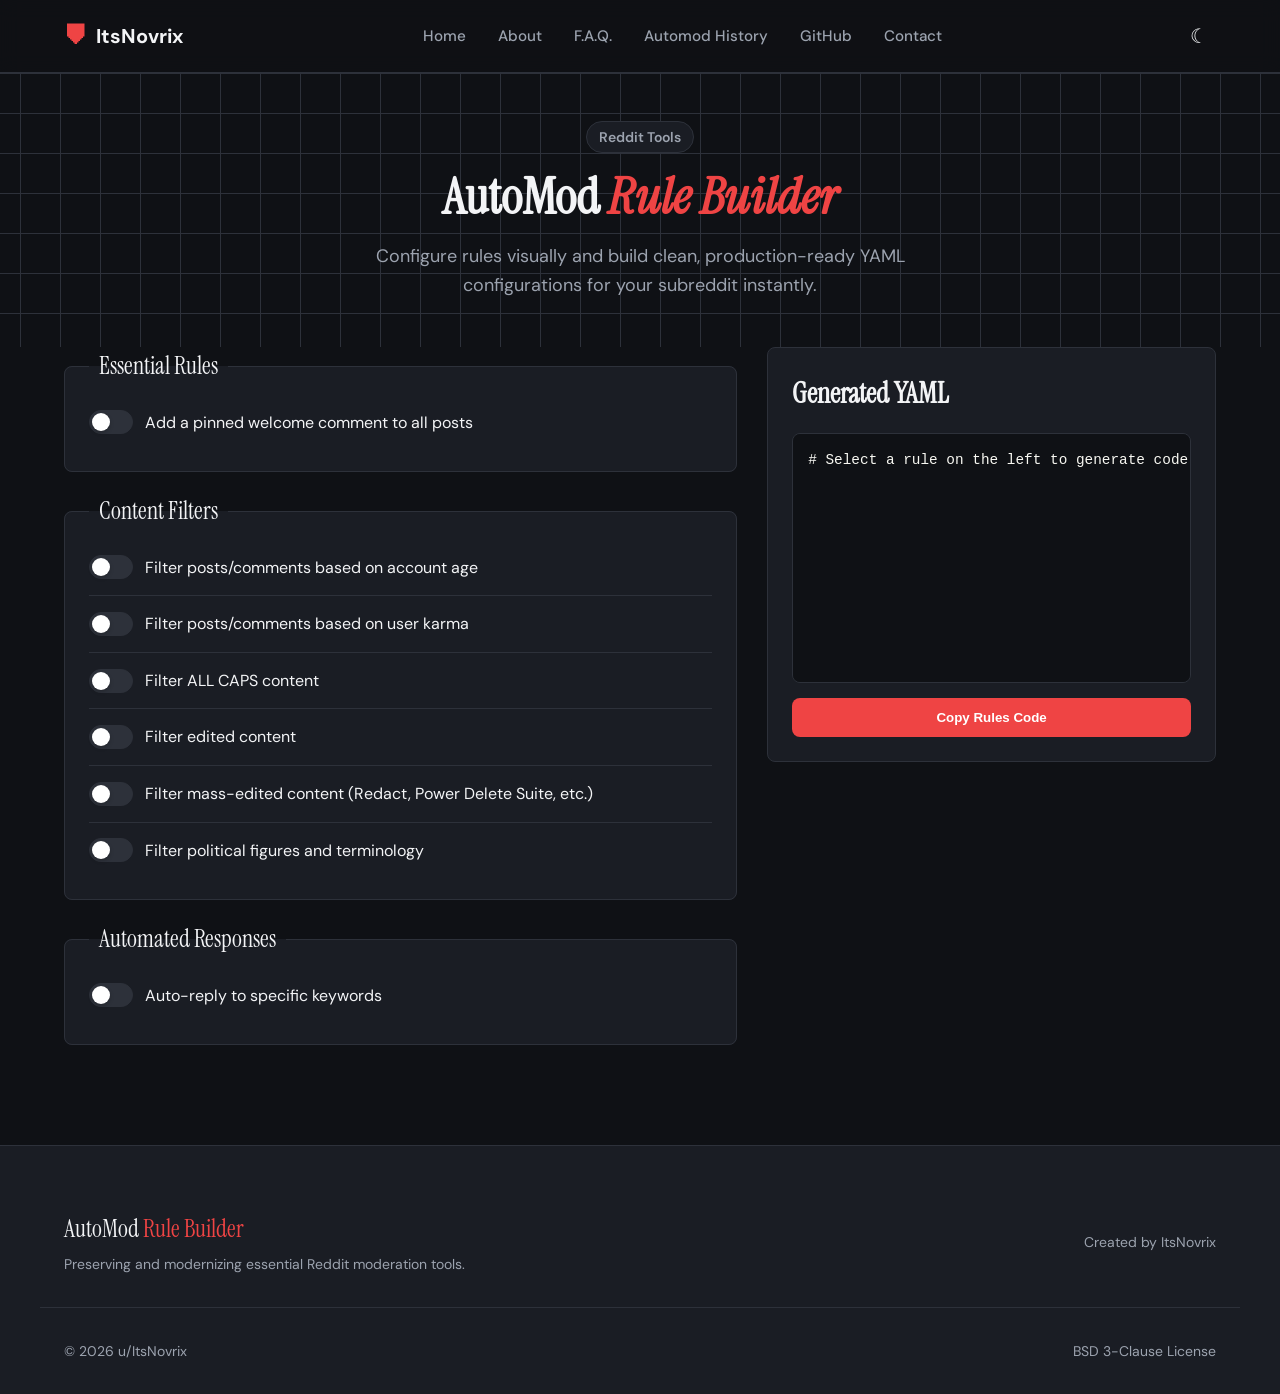
==== commit 99011f3f: "Add political terms filter to content filters" ====
--- a/index.html
+++ b/index.html
@@ -92,6 +92,7 @@
                     <fieldset>
                         <legend>Content Filters</legend>
 
+                        <!-- Account Age Filter -->
                         <div class="input-group">
                             <input type="checkbox" id="age-filter-toggle">
                             <label for="age-filter-toggle">Filter posts/comments based on account age</label>
@@ -116,6 +117,7 @@
 
                         <hr style="border: 0; border-top: 1px solid var(--line); margin: 15px 0;">
 
+                        <!-- User Karma Filter -->
                         <div class="input-group">
                             <input type="checkbox" id="karma-filter-toggle">
                             <label for="karma-filter-toggle">Filter posts/comments based on user karma</label>
@@ -150,6 +152,7 @@
 
                      <hr style="border: 0; border-top: 1px solid var(--line); margin: 15px 0;">
                         
+                        <!-- ALL CAPS Filter -->
                         <div class="input-group">
                             <input type="checkbox" id="all-caps-toggle">
                             <label for="all-caps-toggle">Filter ALL CAPS content</label>
@@ -180,6 +183,7 @@
 
                         <hr style="border: 0; border-top: 1px solid var(--line); margin: 15px 0;">
 
+                        <!-- Edited Content Filter -->
                         <div class="input-group">
                             <input type="checkbox" id="edited-filter-toggle">
                             <label for="edited-filter-toggle">Filter edited content</label>
@@ -205,6 +209,7 @@
 
                         <hr style="border: 0; border-top: 1px solid var(--line); margin: 15px 0;">
 
+                        <!-- Mass Edit Filter -->
                         <div class="input-group">
                             <input type="checkbox" id="mass-edit-toggle">
                             <label for="mass-edit-toggle">Filter mass-edited content (Redact, Power Delete Suite, etc.)</label>
@@ -224,6 +229,33 @@
 
                             <label for="mass-edit-action" style="display:block; margin-top:10px;">Action to take:</label>
                             <select id="mass-edit-action">
+                                <option value="filter">Filter (Send to mod queue)</option>
+                                <option value="remove">Remove (Delete immediately)</option>
+                            </select>
+                        </div>
+
+                        <hr style="border: 0; border-top: 1px solid var(--line); margin: 15px 0;">
+
+                        <!-- Political Terms Filter -->
+                        <div class="input-group">
+                            <input type="checkbox" id="political-filter-toggle">
+                            <label for="political-filter-toggle">Filter political figures and terminology</label>
+                        </div>
+                        
+                        <div class="sub-input" id="political-filter-settings">
+                            
+                            <div class="input-group" style="margin-bottom: 8px;">
+                                <input type="checkbox" id="political-post" checked>
+                                <label for="political-post">Check posts</label>
+                            </div>
+                            
+                            <div class="input-group">
+                                <input type="checkbox" id="political-comment" checked>
+                                <label for="political-comment">Check comments</label>
+                            </div>
+
+                            <label for="political-action" style="display:block; margin-top:10px;">Action to take:</label>
+                            <select id="political-action">
                                 <option value="filter">Filter (Send to mod queue)</option>
                                 <option value="remove">Remove (Delete immediately)</option>
                             </select>
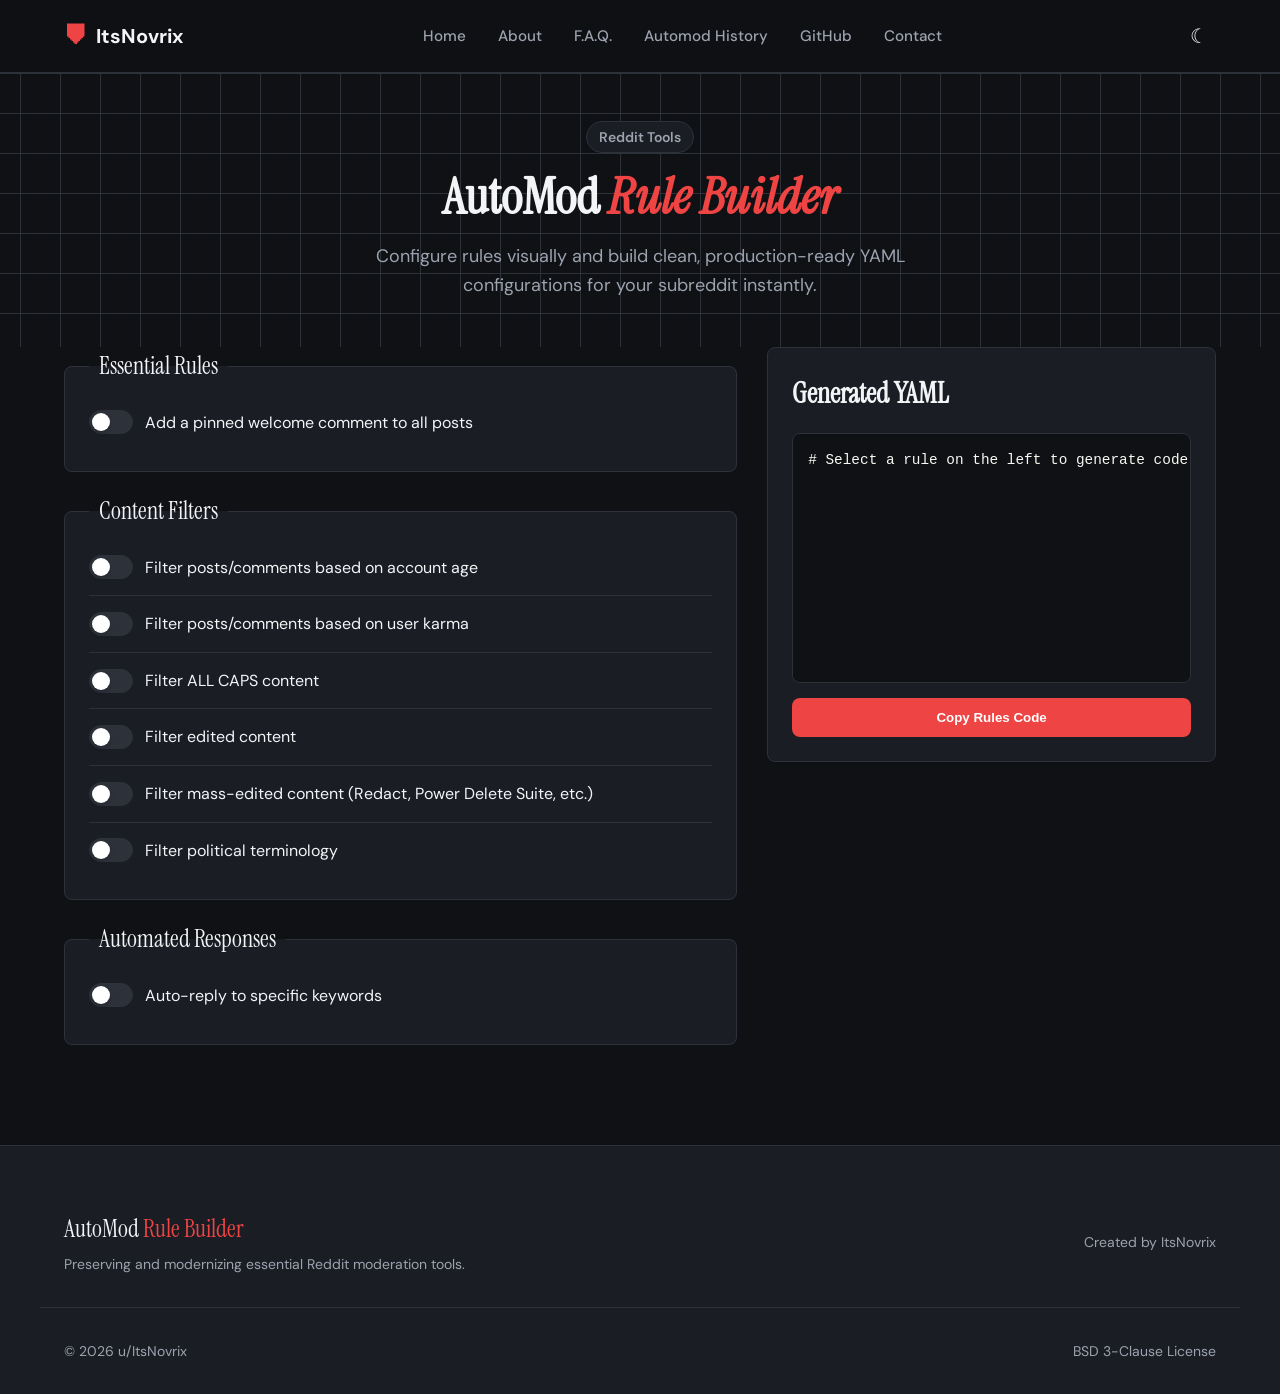
==== commit 4632f2cc: "Update label text for political filter checkbox" ====
--- a/index.html
+++ b/index.html
@@ -239,7 +239,7 @@
                         <!-- Political Terms Filter -->
                         <div class="input-group">
                             <input type="checkbox" id="political-filter-toggle">
-                            <label for="political-filter-toggle">Filter political figures and terminology</label>
+                            <label for="political-filter-toggle">Filter political terminology</label>
                         </div>
                         
                         <div class="sub-input" id="political-filter-settings">
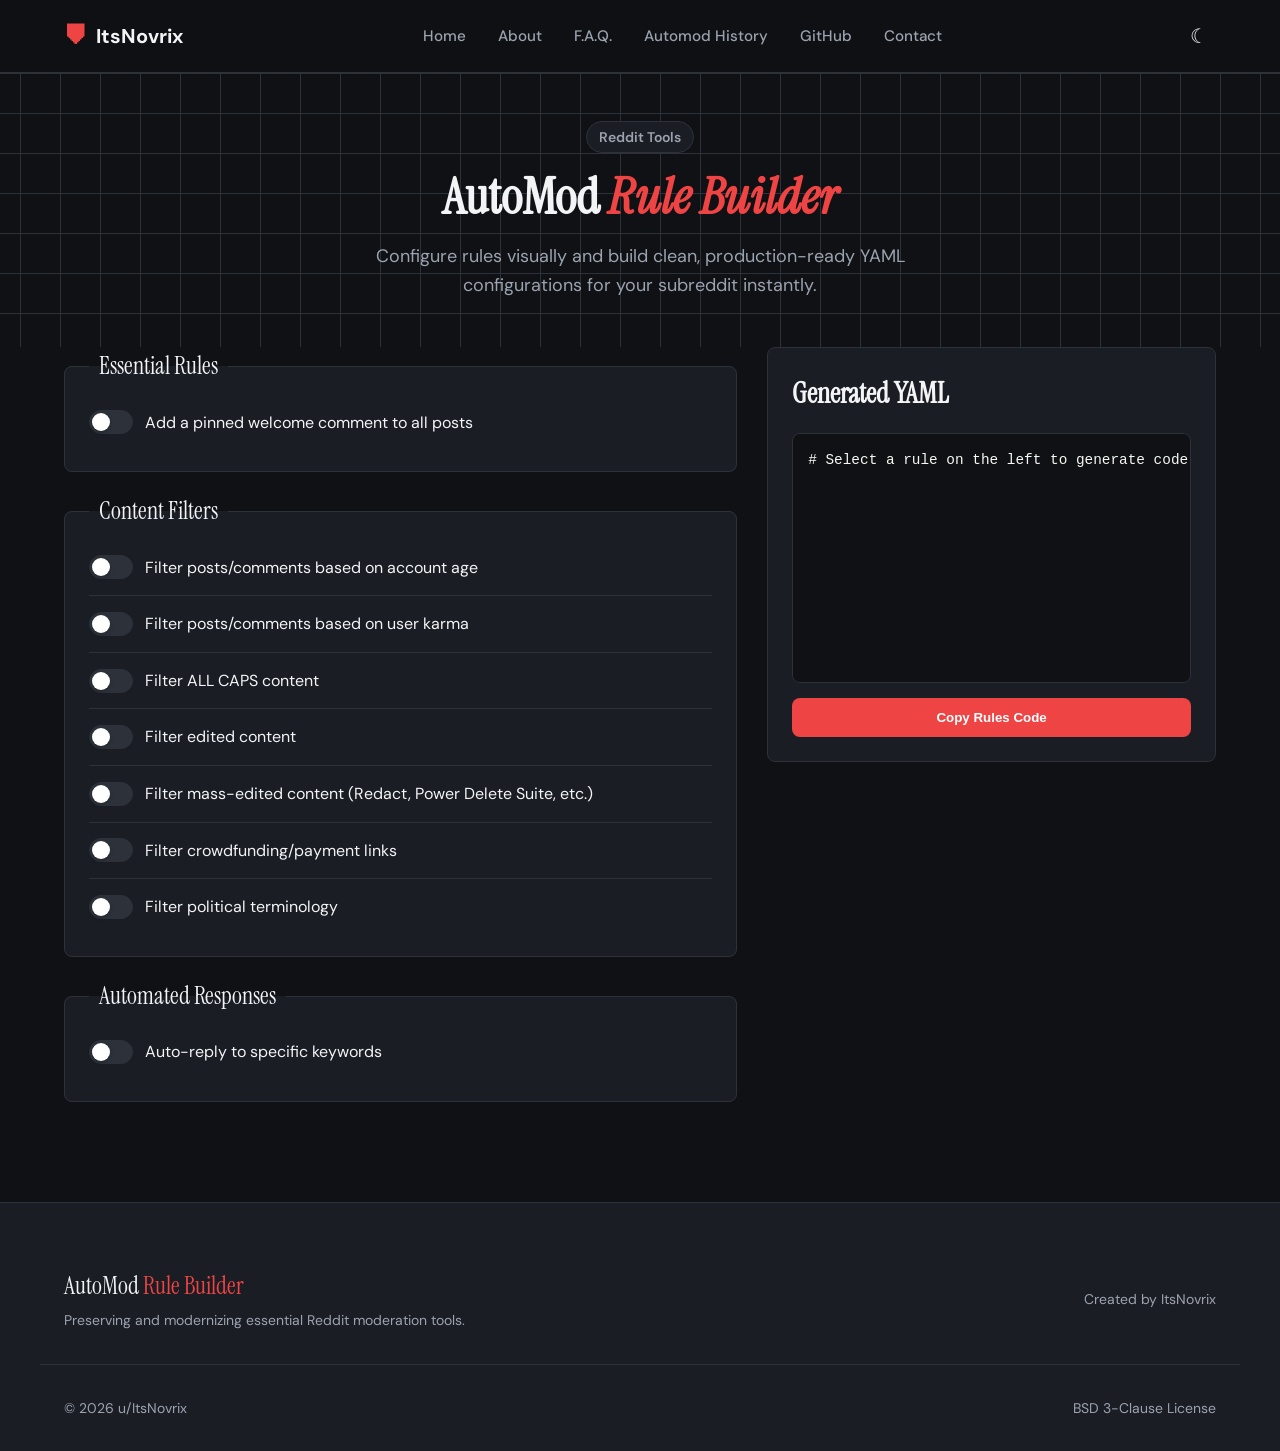
==== commit 52e35ed8: "Update index.html" ====
--- a/index.html
+++ b/index.html
@@ -229,6 +229,33 @@
 
                             <label for="mass-edit-action" style="display:block; margin-top:10px;">Action to take:</label>
                             <select id="mass-edit-action">
+                                <option value="filter">Filter (Send to mod queue)</option>
+                                <option value="remove">Remove (Delete immediately)</option>
+                            </select>
+                        </div>
+
+                        <hr style="border: 0; border-top: 1px solid var(--line); margin: 15px 0;">
+
+                        <!-- Crowdfunding Filter -->
+                        <div class="input-group">
+                            <input type="checkbox" id="crowdfund-toggle">
+                            <label for="crowdfund-toggle">Filter crowdfunding/payment links</label>
+                        </div>
+                        
+                        <div class="sub-input" id="crowdfund-settings">
+                            
+                            <div class="input-group" style="margin-bottom: 8px;">
+                                <input type="checkbox" id="crowdfund-post" checked>
+                                <label for="crowdfund-post">Check posts</label>
+                            </div>
+                            
+                            <div class="input-group">
+                                <input type="checkbox" id="crowdfund-comment" checked>
+                                <label for="crowdfund-comment">Check comments</label>
+                            </div>
+
+                            <label for="crowdfund-action" style="display:block; margin-top:10px;">Action to take:</label>
+                            <select id="crowdfund-action">
                                 <option value="filter">Filter (Send to mod queue)</option>
                                 <option value="remove">Remove (Delete immediately)</option>
                             </select>
